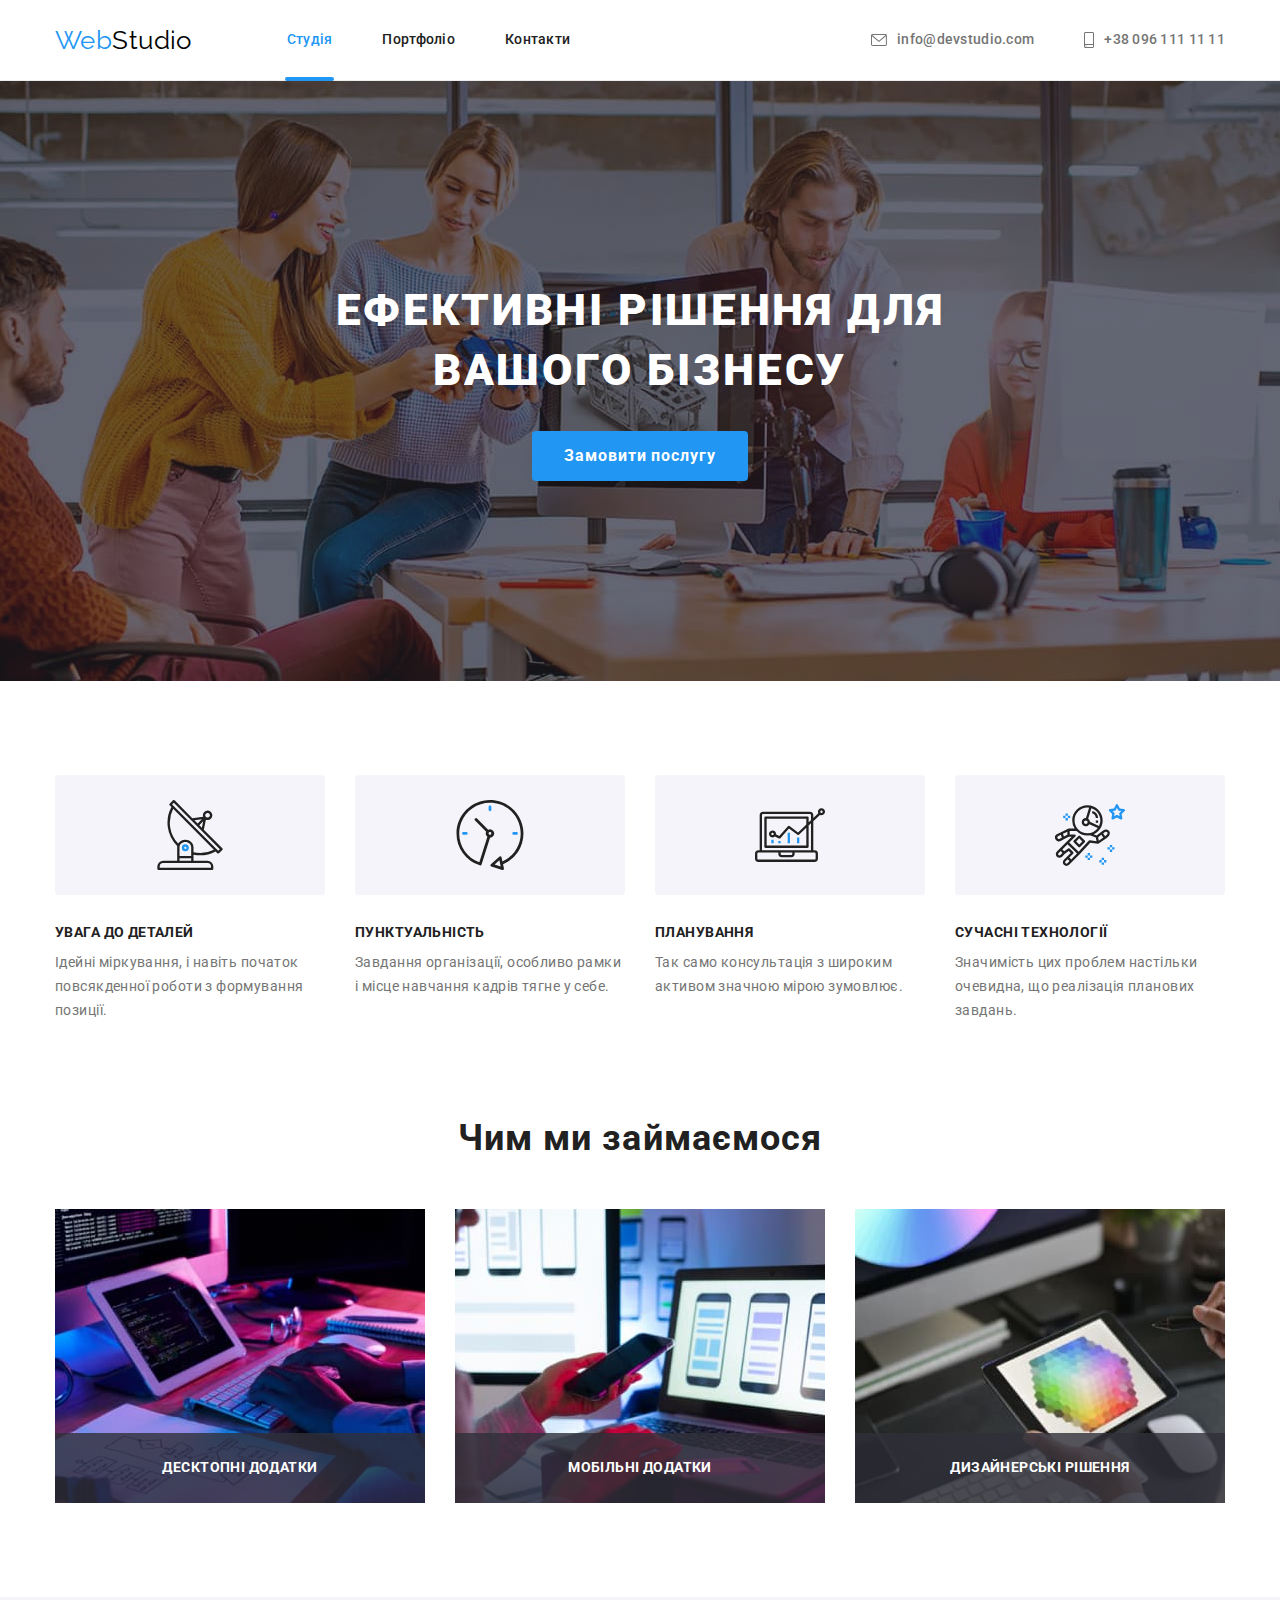
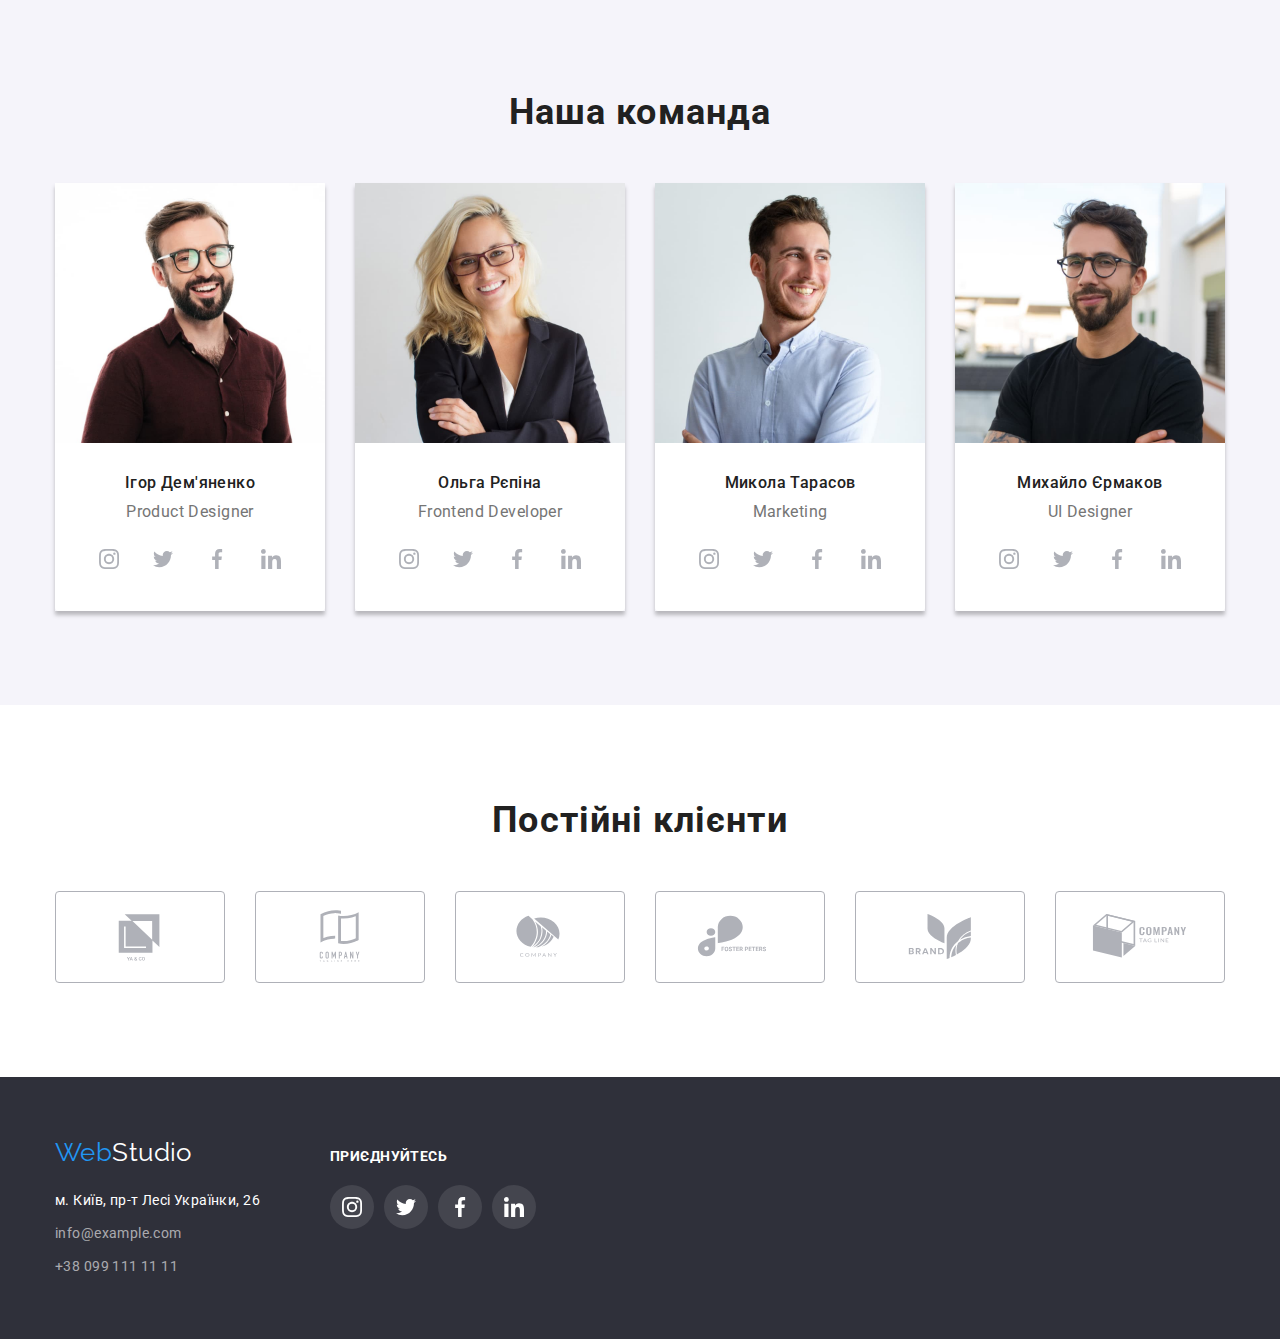
==== index.html @ 41723e95 "Start HW#6" ====
<!DOCTYPE html>
<html lang="uk">
  <head>
    <meta charset="UTF-8" />
    <meta http-equiv="X-UA-Compatible" content="IE=edge" />
    <meta name="viewport" content="width=device-width, initial-scale=1.0" />
    <title>Document</title>
    <link
      href="https://fonts.googleapis.com/css2?family=Raleway:wght@700&family=Roboto:wght@400;500;700;900&display=swap"
      rel="stylesheet"
    />
    <link
      rel="stylesheet"
      href="https://cdnjs.cloudflare.com/ajax/libs/modern-normalize/1.1.0/modern-normalize.min.css"
    />
    <link rel="stylesheet" href="./css/styles.css" />
  </head>
  <body>
    <!-- Head -->
    <header>
      <div class="container page-header">
        <a href="./index.html" class="logo">Web<span class="accent">Studio</span></a>
        <nav>
          <ul class="site-nav list">
            <li class="item"><a href="./index.html" class="link current">Студія</a></li>
            <li class="item"><a href="./portfolio.html" class="link">Портфоліо</a></li>
            <li class="item"><a href="" class="link">Контакти</a></li>
          </ul>
        </nav>
        <ul class="contact-info list">
          <li class="item">
            <a href="mailto:info@devstudio.com" class="link"
              ><svg class="contact-icon" width="16" height="12">
                <use href="./images/icons.svg#icon-envelope"></use></svg
              >info@devstudio.com</a
            >
          </li>
          <li class="item">
            <a href="tel:+380961111111" class="link"
              ><svg class="contact-icon" width="10" height="16">
                <use href="./images/icons.svg#icon-smartphone"></use></svg
              >+38 096 111 11 11</a
            >
          </li>
        </ul>
      </div>
    </header>
    <!-- Hero -->
    <main>
      <section class="hero">
        <div class="container">
          <h1 class="hero-title">Ефективні рішення для<br />вашого бізнесу</h1>
          <button type="button" class="button primary" data-modal-open>Замовити послугу</button>
        </div>
      </section>
      <!-- Feature -->
      <section class="section">
        <div class="container">
          <h2 class="section-title visually-hidden">Переваги</h2>
          <ul class="feature-list list">
            <li class="item">
              <div class="feature-img-list">
                <svg class="icon" width="70" height="70">
                  <use href="./images/icons.svg#icon-antenna"></use>
                </svg>
              </div>
              <h3 class="title">УВАГА ДО ДЕТАЛЕЙ</h3>
              <p>Ідейні міркування, і навіть початок повсякденної роботи з формування позиції.</p>
            </li>
            <li class="item">
              <div class="feature-img-list">
                <svg class="icon" width="70" height="70">
                  <use href="./images/icons.svg#icon-clock"></use>
                </svg>
              </div>
              <h3 class="title">ПУНКТУАЛЬНІСТЬ</h3>
              <p>Завдання організації, особливо рамки і місце навчання кадрів тягне у себе.</p>
            </li>
            <li class="item">
              <div class="feature-img-list">
                <svg class="icon" width="70" height="70">
                  <use href="./images/icons.svg#icon-diagram"></use>
                </svg>
              </div>
              <h3 class="title">ПЛАНУВАННЯ</h3>
              <p>Так само консультація з широким активом значною мірою зумовлює.</p>
            </li>
            <li class="item">
              <div class="feature-img-list">
                <svg class="icon" width="70" height="70">
                  <use href="./images/icons.svg#icon-astronaut"></use>
                </svg>
              </div>
              <h3 class="title">СУЧАСНІ ТЕХНОЛОГІЇ</h3>
              <p>Значимість цих проблем настільки очевидна, що реалізація планових завдань.</p>
            </li>
          </ul>
        </div>
      </section>
      <!-- Presentation -->
      <section class="section make">
        <div class="container">
          <h2 class="section-title">Чим ми займаємося</h2>
          <ul class="list presentation">
            <li class="item">
              <img
                src="./images/computer.jpg"
                alt="Персональний комп'ютер"
                width="370"
                height="294"
              />
              <p class="presentation-top-text">Десктопні додатки</p>
            </li>
            <li class="item">
              <img src="./images/phone.jpg" alt="Мобільний пристрій" width="370" height="294" />
              <p class="presentation-top-text">Мобільні додатки</p>
            </li>
            <li class="item">
              <img src="./images/tablet.jpg" alt="Планшет" width="370" height="294" />
              <p class="presentation-top-text">Дизайнерські рішення</p>
            </li>
          </ul>
        </div>
      </section>
      <section class="section team">
        <div class="container">
          <h2 class="section-title">Наша команда</h2>
          <ul class="team-list list">
            <li class="item">
              <img src="./images/designer.jpg" alt="Співробітник" width="270" />
              <div class="card">
                <h3 class="team">Ігор Дем'яненко</h3>
                <p class="profession">Product Designer</p>
                <ul class="team-soc-list list">
                  <li class="team-soc-item">
                    <a href="" class="team-soc-link link">
                      <svg class="team-soc-icon" width="20" height="20">
                        <use href="./images/icons.svg#icon-instagram"></use>
                      </svg>
                    </a>
                  </li>
                  <li class="team-soc-item">
                    <a href="" class="team-soc-link link"
                      ><svg class="team-soc-icon" width="20" height="20">
                        <use href="./images/icons.svg#icon-twitter"></use></svg
                    ></a>
                  </li>
                  <li class="team-soc-item">
                    <a href="" class="team-soc-link link"
                      ><svg class="team-soc-icon" width="20" height="20">
                        <use href="./images/icons.svg#icon-facebook"></use></svg
                    ></a>
                  </li>
                  <li class="team-soc-item">
                    <a href="" class="team-soc-link link"
                      ><svg class="team-soc-icon" width="20" height="20">
                        <use href="./images/icons.svg#icon-linkedin"></use></svg
                    ></a>
                  </li>
                </ul>
              </div>
            </li>
            <li class="item">
              <img src="./images/developer.jpg" alt="Співробітниця" width="270" />
              <div class="card">
                <h3 class="team">Ольга Рєпіна</h3>
                <p class="profession">Frontend Developer</p>
                <ul class="team-soc-list list">
                  <li class="team-soc-item">
                    <a href="" class="team-soc-link link">
                      <svg class="team-soc-icon" width="20" height="20">
                        <use href="./images/icons.svg#icon-instagram"></use>
                      </svg>
                    </a>
                  </li>
                  <li class="team-soc-item">
                    <a href="" class="team-soc-link link"
                      ><svg class="team-soc-icon" width="20" height="20">
                        <use href="./images/icons.svg#icon-twitter"></use></svg
                    ></a>
                  </li>
                  <li class="team-soc-item">
                    <a href="" class="team-soc-link link"
                      ><svg class="team-soc-icon" width="20" height="20">
                        <use href="./images/icons.svg#icon-facebook"></use></svg
                    ></a>
                  </li>
                  <li class="team-soc-item">
                    <a href="" class="team-soc-link link"
                      ><svg class="team-soc-icon" width="20" height="20">
                        <use href="./images/icons.svg#icon-linkedin"></use></svg
                    ></a>
                  </li>
                </ul>
              </div>
            </li>
            <li class="item">
              <img src="./images/marketing.jpg" alt="Співробітник" width="270" />
              <div class="card">
                <h3 class="team">Микола Тарасов</h3>
                <p class="profession">Marketing</p>
                <ul class="team-soc-list list">
                  <li class="team-soc-item">
                    <a href="" class="team-soc-link link">
                      <svg class="team-soc-icon" width="20" height="20">
                        <use href="./images/icons.svg#icon-instagram"></use>
                      </svg>
                    </a>
                  </li>
                  <li class="team-soc-item">
                    <a href="" class="team-soc-link link"
                      ><svg class="team-soc-icon" width="20" height="20">
                        <use href="./images/icons.svg#icon-twitter"></use></svg
                    ></a>
                  </li>
                  <li class="team-soc-item">
                    <a href="" class="team-soc-link link"
                      ><svg class="team-soc-icon" width="20" height="20">
                        <use href="./images/icons.svg#icon-facebook"></use></svg
                    ></a>
                  </li>
                  <li class="team-soc-item">
                    <a href="" class="team-soc-link link"
                      ><svg class="team-soc-icon" width="20" height="20">
                        <use href="./images/icons.svg#icon-linkedin"></use></svg
                    ></a>
                  </li>
                </ul>
              </div>
            </li>
            <li class="item">
              <img src="./images/uidesigner.jpg" alt="Співробітник" width="270" />
              <div class="card">
                <h3 class="team">Михайло Єрмаков</h3>
                <p class="profession">UI Designer</p>
                <ul class="team-soc-list list">
                  <li class="team-soc-item">
                    <a href="" class="team-soc-link link">
                      <svg class="team-soc-icon" width="20" height="20">
                        <use href="./images/icons.svg#icon-instagram"></use>
                      </svg>
                    </a>
                  </li>
                  <li class="team-soc-item">
                    <a href="" class="team-soc-link link"
                      ><svg class="team-soc-icon" width="20" height="20">
                        <use href="./images/icons.svg#icon-twitter"></use></svg
                    ></a>
                  </li>
                  <li class="team-soc-item">
                    <a href="" class="team-soc-link link"
                      ><svg class="team-soc-icon" width="20" height="20">
                        <use href="./images/icons.svg#icon-facebook"></use></svg
                    ></a>
                  </li>
                  <li class="team-soc-item">
                    <a href="" class="team-soc-link link"
                      ><svg class="team-soc-icon" width="20" height="20">
                        <use href="./images/icons.svg#icon-linkedin"></use></svg
                    ></a>
                  </li>
                </ul>
              </div>
            </li>
          </ul>
        </div>
      </section>
      <!-- Client -->
      <section class="section client">
        <div class="container">
          <h2 class="section-title">Постійні клієнти</h2>
          <ul class="client-list list">
            <li class="client-item">
              <a href="" class="client-link link"
                ><svg class="client-soc-icon" width="106" height="60">
                  <use href="./images/icons.svg#icon-logo"></use></svg
              ></a>
            </li>
            <li class="client-item">
              <a href="" class="client-link link"
                ><svg class="client-soc-icon" width="106" height="60">
                  <use href="./images/icons.svg#icon-logo-1"></use></svg
              ></a>
            </li>
            <li class="client-item">
              <a href="" class="client-link link"
                ><svg class="client-soc-icon" width="106" height="60">
                  <use href="./images/icons.svg#icon-logo-2"></use></svg
              ></a>
            </li>
            <li class="client-item">
              <a href="" class="client-link link"
                ><svg class="client-soc-icon" width="106" height="60">
                  <use href="./images/icons.svg#icon-logo-3"></use></svg
              ></a>
            </li>
            <li class="client-item">
              <a href="" class="client-link link"
                ><svg class="client-soc-icon" width="106" height="60">
                  <use href="./images/icons.svg#icon-logo-4"></use></svg
              ></a>
            </li>
            <li class="client-item">
              <a href="" class="client-link link"
                ><svg class="client-soc-icon" width="106" height="60">
                  <use href="./images/icons.svg#icon-logo-5"></use></svg
              ></a>
            </li>
          </ul>
        </div>
      </section>
    </main>
    <!-- Footer -->
    <footer class="down">
      <div class="container footer-container">
        <div class="page-footer">
          <a href="./index.html" class="logo">Web<span class="accent">Studio</span></a>
          <address>
            <ul class="site-footer list">
              <li class="item">
                <a
                  href="https://goo.gl/maps/UnmmoopjUjEERXCH8"
                  target="_blank"
                  rel="noopener noreferrer"
                  class="map-link"
                  >м. Київ, пр-т Лесі Українки, 26</a
                >
              </li>
              <li class="item">
                <a href="mailto:info@example.com" class="link">info@example.com</a>
              </li>
              <li class="item"><a href="tel:+380991111111" class="link">+38 099 111 11 11</a></li>
            </ul>
          </address>
        </div>
        <div class="page-invait">
          <h2 class="section-title-invait">приєднуйтесь</h2>
          <ul class="invait-list list">
            <li class="invait-soc-item">
              <a href="" class="invait-soc-link link"
                ><svg class="invait-soc-icon" width="20" height="20">
                  <use href="./images/icons.svg#icon-instagram"></use></svg
              ></a>
            </li>
            <li class="invait-soc-item">
              <a href="" class="invait-soc-link link"
                ><svg class="invait-soc-icon" width="20" height="20">
                  <use href="./images/icons.svg#icon-twitter"></use></svg
              ></a>
            </li>
            <li class="invait-soc-item">
              <a href="" class="invait-soc-link link"
                ><svg class="invait-soc-icon" width="20" height="20">
                  <use href="./images/icons.svg#icon-facebook"></use></svg
              ></a>
            </li>
            <li class="invait-soc-item">
              <a href="" class="invait-soc-link link"
                ><svg class="invait-soc-icon" width="20" height="20">
                  <use href="./images/icons.svg#icon-linkedin"></use></svg
              ></a>
            </li>
          </ul>
        </div>
      </div>
    </footer>
    <div class="backdrop is-hidden" data-modal>
      <div class="modal">
        <button type="button" class="modal-close" data-modal-close>
          <svg class="modal-close-icon" width="18" height="18">
            <use href="./images/icons.svg#icon-close-black"></use>
          </svg>
        </button>
      </div>
    </div>
    <script src="./js/modal.js"></script>
  </body>
</html>
---- css/styles.css ----
/* колір основного тексту #2196F3 */
/* другорядний колір тексту #757575 */
/* білий #FFFFFF */
/* кольори лого #2196F3; #000000 */
/* акцент #2196F3 */
/* колір контактів футера rgba(255, 255, 255, 0.6); */
/* другорядні кольори фону #2F303A; #F5F4FA */
/*outline: 2px solid darkmagenta;*/
:root {
  --primary-text-color: #757575;
  --title-text-color: #212121;
  --accent-color: #2196f3;
  --primary-white-color: #ffffff;
  --white-mod: rgba(255, 255, 255, 0.6);
  --primary-bg-color: #f5f4fa;
  --secondary-bg-color: #2f303a;
  --logo-color: #000000;
  --border-header-color: #ececec;
}
*,
*::before,
*::after {
  box-sizing: border-box;
}
h1,
h2,
h3,
h4,
p {
  margin-top: 0;
  margin-bottom: 0;
}
ul,
ol {
  margin-top: 0;
  margin-bottom: 0;
  padding-left: 0;
}
body {
  background-color: var(--primary-white-color);
  color: var(--primary-text-color);
  font-family: Roboto, sans-serif;
  letter-spacing: 0.03em;
  font-size: 14px;
  line-height: 1.71;
}
img {
  display: block;
}
/* border-bottom: 1px solid #ececec; */
header {
  border-bottom-width: 1px;
  border-bottom-style: solid;
  border-bottom-color: var(--border-header-color);
}
.list {
  list-style: none;
  padding: 0;
  margin: 0;
}
.container {
  margin-left: auto;
  margin-right: auto;
  max-width: 1200px;
  width: 100%;
  padding-left: 15px;
  padding-right: 15px;
}
.logo {
  color: var(--accent-color);
  font-family: Raleway, sans-serif;
  font-size: 26px;
  line-height: 1.19;
  text-decoration: none;
}
.accent {
  color: var(--logo-color);
}
.down .accent {
  color: var(--primary-white-color);
}
/*------------------------------------  site-nav  ----------------------------------*/
.site-nav .link {
  color: var(--title-text-color);
  font-weight: 500;
  font-size: 14px;
  line-height: 1.14;
  letter-spacing: 0.02em;
  text-decoration: none;
  display: block;
  padding-top: 32px;
  padding-bottom: 32px;
  padding-left: 2px;
  padding-right: 2px;
  transition: 250ms cubic-bezier(0.4, 0, 0.2, 1);
}
.site-nav .link:hover,
.site-nav .link:focus {
  color: var(--accent-color);
}
.site-nav .link.current {
  color: var(--accent-color);
}
.current {
  position: relative;
}
.current::after {
  content: '';
  width: 100%;
  height: 4px;
  background-color: var(--accent-color);
  border-radius: 2px;
  position: absolute;
  bottom: -1px;
  left: 0;
}
.contact-info .link {
  color: var(--primary-text-color);
  font-weight: 500;
  font-size: 14px;
  line-height: 1.14;
  letter-spacing: 0.02em;
  text-decoration: none;
  display: flex;
  align-items: center;
  transition: 250ms cubic-bezier(0.4, 0, 0.2, 1);
}
.contact-info .link:hover,
.contact-info .link:focus {
  color: var(--accent-color);
}
.site-nav {
  display: flex;
  margin-left: 93px;
}
.site-nav .item + .item {
  margin-left: 46px;
}
.page-header {
  display: flex;
  align-items: center;
}
.contact-info {
  display: flex;
  margin-left: auto;
}
.contact-info .item + .item {
  margin-left: 50px;
}
.contact-icon {
  fill: currentColor;
  margin-right: 10px;
}
/*--------------------------------------  hero  ------------------------------------*/
.hero-title {
  color: var(--primary-white-color);
  font-weight: 900;
  font-size: 44px;
  line-height: 1.36;
  letter-spacing: 0.06em;
  text-transform: uppercase;
  margin-top: 0;
  margin-bottom: 30px;
}
.hero {
  background-color: var(--secondary-bg-color);
  text-align: center;

  padding-top: 200px;
  padding-bottom: 200px;

  max-width: 1600px;
  height: 600px;
  margin-left: auto;
  margin-right: auto;

  background-image: linear-gradient(rgba(47, 48, 58, 0.4), rgba(47, 48, 58, 0.4)),
    url(../images/hero-bg.jpg);
  background-repeat: no-repeat;
  background-position: center;
  background-size: cover;
}
/*------------------------------------  section  -----------------------------------*/
.section-title {
  color: var(--title-text-color);
  font-weight: 700;
  font-size: 36px;
  line-height: 1.17;
  text-align: center;
  margin-top: 0;
  margin-bottom: 50px;
}
.section {
  padding-top: 94px;
  padding-bottom: 94px;
}
.section.make {
  padding-top: 0;
}
/*------------------------------------  features  ----------------------------------*/
.feature-list .title {
  color: var(--title-text-color);
  font-weight: 700;
  font-size: 14px;
  line-height: 1.14;
  margin-top: 0;
  margin-bottom: 10px;
}
.feature-list p {
  margin-top: 0;
  margin-bottom: 0;
}
.feature-list {
  display: flex;
  flex-wrap: wrap;
}
.feature-list .item {
  width: 270px;
  margin-right: 30px;
}
.feature-list .item:nth-child(4n) {
  margin-right: 0;
}
.presentation {
  display: flex;
  flex-wrap: wrap;
}
.presentation .item {
  width: 370px;
  margin-right: 30px;

  position: relative;
}
.presentation .item:nth-child(3n) {
  margin-right: 0;
}
.feature-img-list {
  width: 270px;
  height: 120px;
  background-color: var(--primary-bg-color);
  border-radius: 4px;
  display: flex;
  align-items: center;
  justify-content: center;
  margin-bottom: 30px;
}
.presentation-top-text {
  color: var(--primary-white-color);
  background-color: rgba(47, 48, 58, 0.8);
  font-weight: 700;
  font-size: 14px;
  line-height: 1.14;
  text-align: center;
  letter-spacing: 0.03em;
  text-transform: uppercase;
  position: absolute;
  bottom: 0;
  left: 0;
  display: flex;
  align-items: center;
  justify-content: center;
  width: 100%;
  height: 70px;
}
/*-------------------------------------  team  -------------------------------------*/
.team-list .team {
  color: var(--title-text-color);
  font-weight: 500;
  font-size: 16px;
  line-height: 1.19;
  text-align: center;
  background-color: var(--primary-white-color);
  margin-bottom: 10px;
  display: flex;
  justify-content: center;
}
.card {
  padding: 30px 10px;
  background-color: var(--primary-white-color);
  border-radius: 0px 0px 4px 4px;
}
.team-list .profession {
  font-size: 16px;
  line-height: 1.19;
  text-align: center;
  background-color: var(--primary-white-color);
  display: flex;
  justify-content: center;
  margin-bottom: 16px;
}
.section.team {
  background-color: var(--primary-bg-color);
  padding-top: 94px;
  padding-bottom: 94px;
}
.team-list {
  display: flex;
  flex-wrap: wrap;
}
.team-list .item {
  width: 270px;
  margin-right: 30px;
  box-shadow: 0px 4px 4px 0px rgba(0, 0, 0, 0.25);
}
.team-list .item:nth-child(4n) {
  margin-right: 0;
}
.team-soc-link {
  width: 44px;
  height: 44px;
  background-color: var(--primary-white-color);
  border-radius: 50%;
  display: flex;
  align-items: center;
  justify-content: center;
  transition: 250ms cubic-bezier(0.4, 0, 0.2, 1);
}
.team-soc-list {
  display: flex;
  justify-content: center;
  gap: 10px;
}
.team-soc-icon {
  fill: #afb1b8;
  transition: 250ms cubic-bezier(0.4, 0, 0.2, 1);
}
.team-soc-link:hover,
.team-soc-link:focus {
  background-color: var(--accent-color);
}
.team-soc-link:hover .team-soc-icon,
.team-soc-link:focus .team-soc-icon {
  fill: var(--primary-white-color);
}
/*-----------------------------------  clients  ------------------------------------*/
.section-title {
  font-weight: 700;
  font-size: 36px;
  line-height: 1.17;
  text-align: center;
  letter-spacing: 0.03em;
  color: var(--title-text-color);
}
.client-link {
  width: 170px;
  height: 92px;
  border: 1px solid #afb1b8;
  border-radius: 4px;
  display: flex;
  align-items: center;
  justify-content: center;
  transition: 250ms cubic-bezier(0.4, 0, 0.2, 1);
}
.client-list {
  display: flex;
  justify-content: center;
  gap: 30px;
}
.client-soc-icon {
  fill: #afb1b8;
  transition: 250ms cubic-bezier(0.4, 0, 0.2, 1);
}
.client-link:hover,
.client-link:focus {
  border-color: var(--accent-color);
}
.client-link:hover .client-soc-icon,
.client-link:focus .client-soc-icon {
  fill: var(--accent-color);
}
/*------------------------------------  footer  ------------------------------------*/
.site-footer .map-link {
  color: var(--primary-white-color);
  text-decoration: none;
  font-style: normal;
  display: block;
  transition: 250ms cubic-bezier(0.4, 0, 0.2, 1);
}
.site-footer .map-link:hover,
.site-footer .map-link:focus {
  color: var(--accent-color);
}
.site-footer .link {
  color: var(--white-mod);
  text-decoration: none;
  font-style: normal;
  display: block;
  transition: 250ms cubic-bezier(0.4, 0, 0.2, 1);
}
.site-footer .link:hover,
.site-footer .link:focus {
  color: var(--accent-color);
}
.down {
  background-color: var(--secondary-bg-color);
  padding-top: 60px;
  padding-bottom: 60px;
}
.site-footer .item:not(:last-child) {
  margin-bottom: 9px;
}
.site-footer {
  margin-top: 20px;
}
.section-title-invait {
  font-weight: 700;
  font-size: 14px;
  line-height: 1.14;
  letter-spacing: 0.03em;
  text-transform: uppercase;
  color: var(--primary-white-color);
  margin-bottom: 20px;
}
.invait-list {
  display: flex;
  gap: 10px;
}
.invait-soc-icon {
  fill: var(--primary-white-color);
}
.invait-soc-link {
  width: 44px;
  height: 44px;
  background-color: rgba(255, 255, 255, 0.1);
  border-radius: 50%;
  display: flex;
  align-items: center;
  justify-content: center;
  transition: 250ms cubic-bezier(0.4, 0, 0.2, 1);
}
.invait-soc-link:hover,
.invait-soc-link:focus {
  background-color: var(--accent-color);
}
.footer-container {
  display: flex;
  align-items: baseline;
}
.page-invait {
  margin-left: 70px;
}
/*------------------------------------  button  ------------------------------------*/
/* text-align: center; в кнопках за умовчанням*/
button {
  font-family: inherit;
  display: inline-block;
  cursor: pointer;
  text-decoration: none;
  border: 0;
  border-radius: 4px;
}
.button.primary {
  color: var(--primary-white-color);
  background-color: var(--accent-color);
  font-weight: 700;
  font-size: 16px;
  line-height: 1.87;
  letter-spacing: 0.06em;
  padding: 10px 32px;
  min-width: 216px;
}
/*-----------------------------------  portfolio  -----------------------------------*/
.button.secondary {
  color: var(--title-text-color);
  background-color: var(--primary-bg-color);
  font-weight: 500;
  font-size: 16px;
  line-height: 1.62;
  padding: 6px 22px;
  min-width: 73px;
  transition: 250ms cubic-bezier(0.4, 0, 0.2, 1);
}
.button.secondary:hover,
.button.secondary:focus {
  color: var(--primary-white-color);
  background-color: var(--accent-color);
  border-color: var(--accent-color);
  box-shadow: 0px 4px 4px 0px rgba(0, 0, 0, 0.25);
}
.section-portfolio {
  color: var(--title-text-color);
  font-weight: 700;
  font-size: 18px;
  line-height: 2;
  letter-spacing: 0.06em;
  margin-bottom: 4px;
}
.list .product {
  font-size: 16px;
  line-height: 1.87;
}
.filter {
  display: flex;
  justify-content: center;
  margin-bottom: 50px;
}
.filter .item + .item {
  margin-left: 8px;
}
.product {
  display: flex;
  flex-wrap: wrap;
}
.product .item:nth-child(3n) {
  margin-right: 0;
}
.product .item:nth-last-child(-n + 3) {
  margin-bottom: 0;
}
.border-product {
  padding: 20px 24px;
  border-right: 1px solid #eeeeee;
  border-bottom: 1px solid #eeeeee;
  border-left: 1px solid #eeeeee;
}
.visually-hidden {
  position: absolute;
  white-space: nowrap;
  width: 1px;
  height: 1px;
  overflow: hidden;
  border: 0;
  padding: 0;
  clip: rect(0 0 0 0);
  clip-path: inset(50%);
  margin: -1px;
}
.list.product .item:hover,
.list.product .item:focus {
  cursor: pointer;
  box-shadow: 0px 4px 4px 0px rgba(0, 0, 0, 0.25);
}
.list.product .item:hover .product-top-text,
.list.product .item:focus .product-top-text {
  transform: translateY(0);
}
.product .item {
  width: 370px;
  margin-right: 30px;
  margin-bottom: 30px;
  position: relative;
  transition: 250ms cubic-bezier(0.4, 0, 0.2, 1);
}
.product-top-wrap {
  position: relative;
  overflow: hidden;
}
.product-top-text {
  font-size: 18px;
  line-height: 1.56;
  letter-spacing: 0.03em;
  color: var(--primary-white-color);
  position: absolute;
  top: 0;
  left: 0;
  background-color: rgba(33, 150, 243, 0.9);
  padding-top: 63px;
  padding-left: 24px;
  padding-right: 24px;
  height: 100%;
  transform: translateY(100%);
  transition: transform 250ms cubic-bezier(0.4, 0, 0.2, 1);
}
/*-------------------------------------- Modal window ----------------------------------------*/
.backdrop {
  position: fixed;
  top: 0%;
  width: 100%;
  height: 100%;
  background-color: rgba(0, 0, 0, 0.2);
  transition: opacity 250ms cubic-bezier(0.4, 0, 0.2, 1),
    visibility 250ms cubic-bezier(0.4, 0, 0.2, 1);
}
.modal {
  width: 528px;
  min-height: 581px;
  background-color: var(--primary-white-color);
  box-shadow: 0px 1px 3px rgba(0, 0, 0, 0.12), 0px 1px 1px rgba(0, 0, 0, 0.14),
    0px 2px 1px rgba(0, 0, 0, 0.2);
  border-radius: 4px;
  position: absolute;
  top: 50%;
  left: 50%;
  transform: translate(-50%, -50%) scale(1) rotate(360deg);
  transition: transform 250ms cubic-bezier(0.4, 0, 0.2, 1);
}
.backdrop.is-hidden .modal {
  transform: translate(-50%, -50%) scale(0) rotate(0);
}
.is-hidden {
  visibility: hidden;
  opacity: 0;
  pointer-events: none;
}
.modal-close-icon {
  fill: var(--logo-color);
}
.modal-close {
  width: 30px;
  height: 30px;
  border: 1px solid rgba(0, 0, 0, 0.1);
  border-radius: 50%;
  background-color: var(--primary-white-color);
  position: absolute;
  top: 8px;
  right: 8px;
  display: flex;
  align-items: center;
  justify-content: center;
}
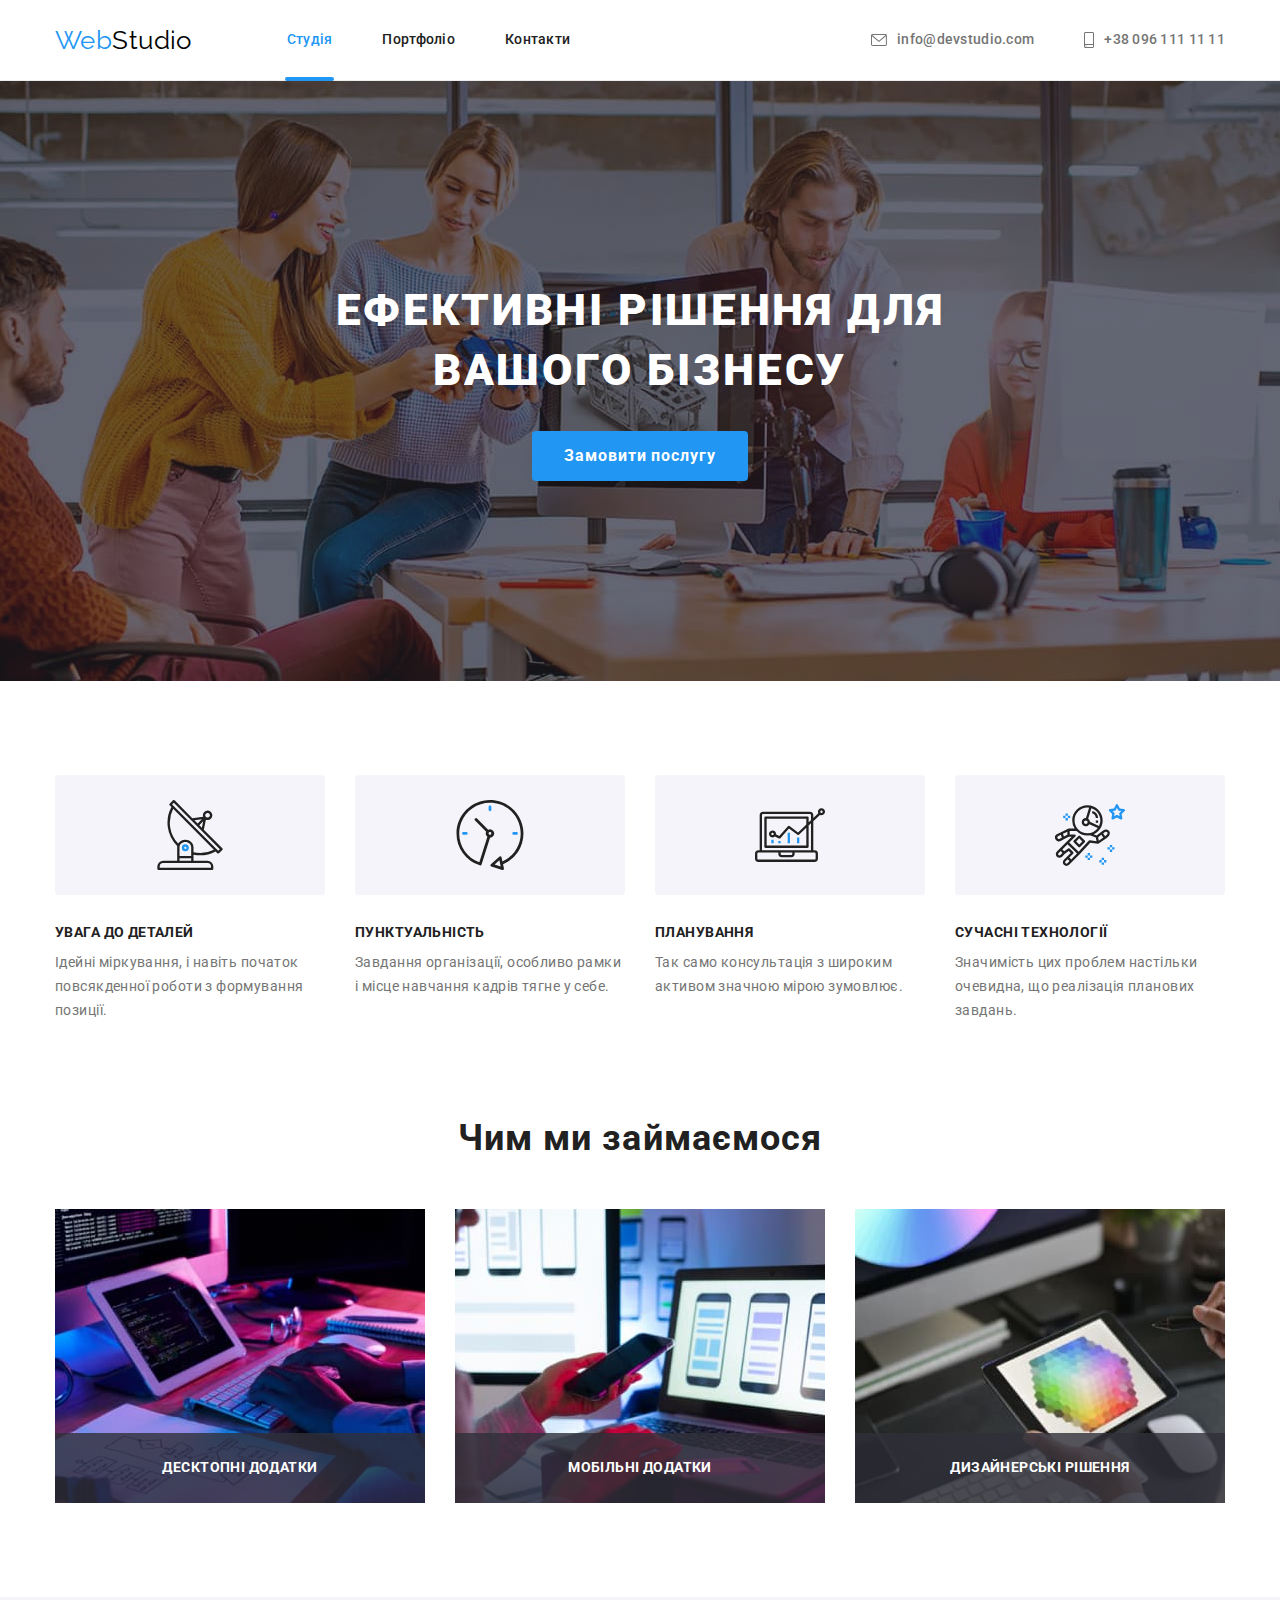
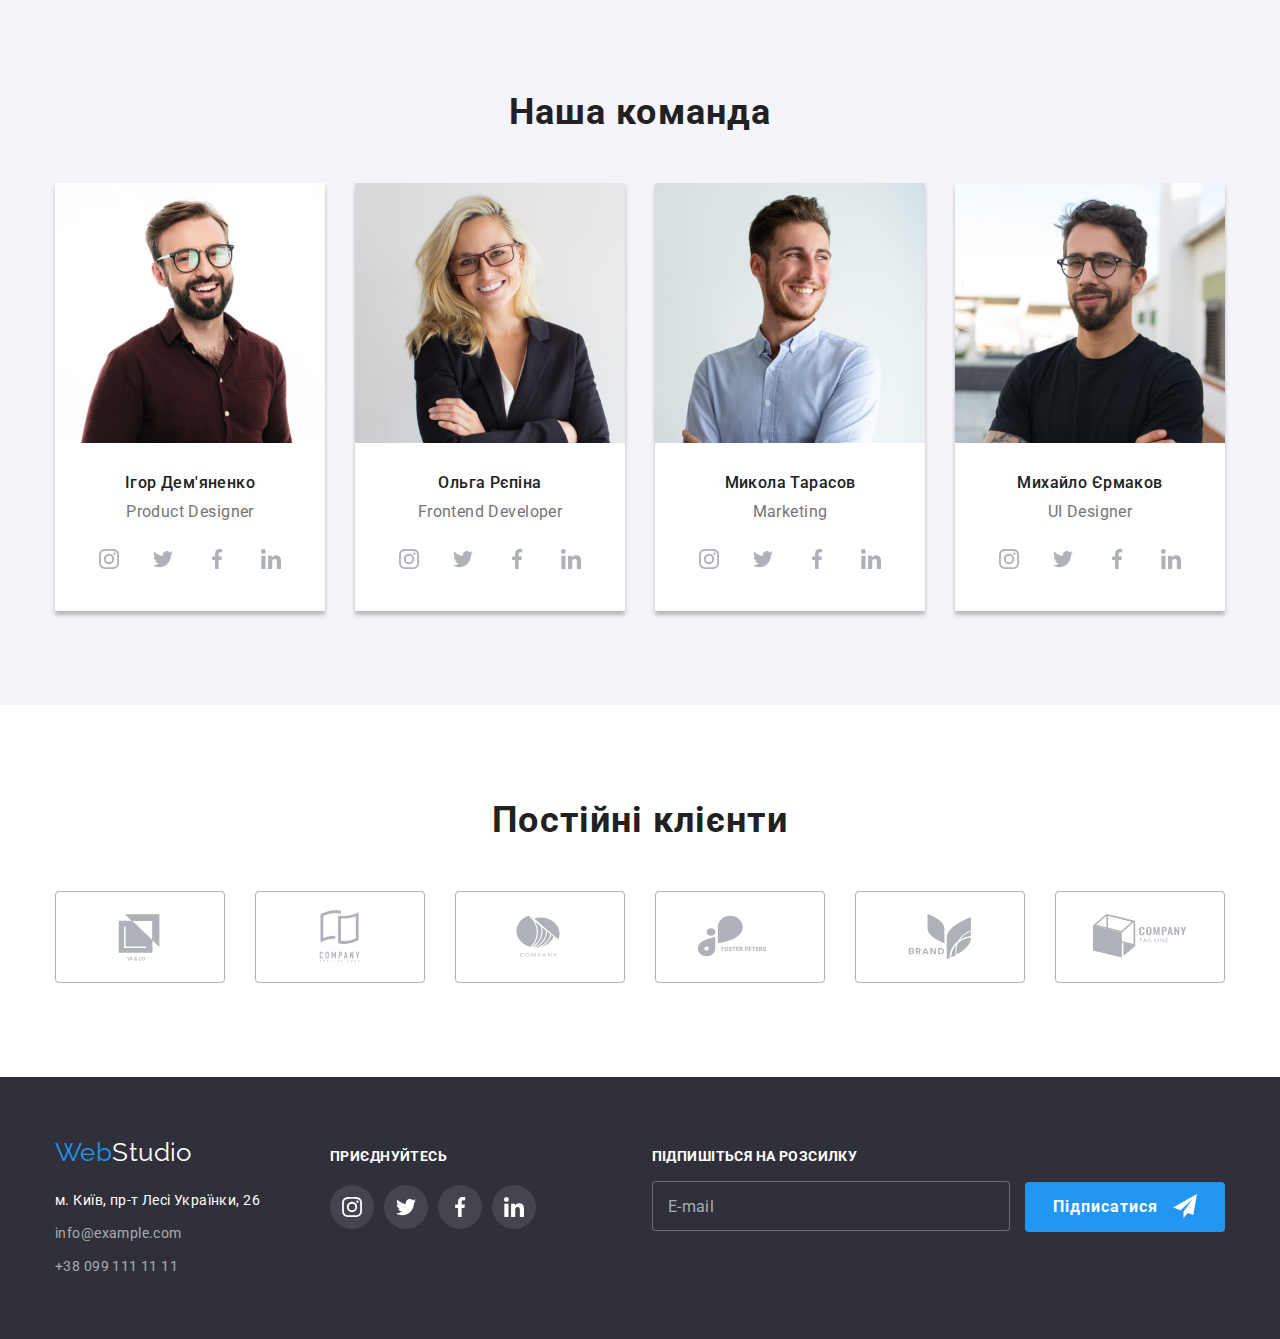
==== commit eb7367b1: "Форма підписки на розсилання у футері" ====
--- a/index.html
+++ b/index.html
@@ -15,6 +15,7 @@
     />
     <link rel="stylesheet" href="./css/styles.css" />
   </head>
+
   <body>
     <!-- Head -->
     <header>
@@ -362,6 +363,23 @@
             </li>
           </ul>
         </div>
+        <form class="subscribe-form">
+          <label for="user-email" class="subscribe-label">Підпишіться на розсилку</label>
+          <div class="footer-subscribe">
+            <input
+              type="email"
+              class="subscribe-input"
+              name="user-email"
+              id="subscribe-email"
+              placeholder="E-mail"
+              required
+            />
+            <button class="subscribe-button" type="submit">Підписатися</button>
+            <svg class="subscribe-icon" width="24" height="24">
+              <use href="./images/icons.svg#icon-send"></use>
+            </svg>
+          </div>
+        </form>
       </div>
     </footer>
     <div class="backdrop is-hidden" data-modal>
@@ -371,6 +389,63 @@
             <use href="./images/icons.svg#icon-close-black"></use>
           </svg>
         </button>
+        <p class="modal-title">Залиште свої дані, ми вам передзвонимо</p>
+        <form class="modal-form">
+          <div class="modal-fieled">
+            <label for="user-name" class="modal-label">Ім'я</label>
+            <span class="input-wrap">
+              <input type="text" class="modal-input" name="user-name" id="user-name" required />
+              <svg class="input-icon" width="18" height="18">
+                <use href="./images/icons.svg#icon-person"></use>
+              </svg>
+            </span>
+          </div>
+          <div class="modal-fieled">
+            <label for="user-tel" class="modal-label">Телефон</label>
+            <span class="input-wrap">
+              <input type="tel" class="modal-input" name="user-tel" id="user-tel" required />
+              <svg class="input-icon" width="18" height="18">
+                <use href="./images/icons.svg#icon-phone"></use>
+              </svg>
+            </span>
+          </div>
+          <div class="modal-fieled">
+            <label for="user-email" class="modal-label">Пошта</label>
+            <span class="input-wrap">
+              <input type="email" class="modal-input" name="user-email" id="user-email" required />
+              <svg class="input-icon" width="18" height="18">
+                <use href="./images/icons.svg#icon-email"></use>
+              </svg>
+            </span>
+          </div>
+          <div class="modal-fieled">
+            <label for="user-text" class="modal-label">Коментар</label>
+            <textarea
+              name="user-text"
+              class="online-comment"
+              id="user-text"
+              placeholder="Введіть текст"
+            ></textarea>
+          </div>
+          <div class="modal-fieled agree">
+            <input
+              type="checkbox"
+              class="modal-check visually-hidden"
+              name="mailing-list"
+              id="mailing-list"
+            />
+            <label for="mailing-list" class="check-text"
+              ><span class="check-box"
+                ><svg class="check-icon" width="11" height="8">
+                  <use href="./images/icons.svg#icon-check"></use></svg></span
+              ><span
+                >Погоджуюся з розсилкою та приймаю
+                <a href="" class="agree-link link"> Умови договору</a></span
+              ></label
+            >
+          </div>
+          <button class="modal-button" type="submit">Відправити</button>
+        </form>
       </div>
     </div>
     <script src="./js/modal.js"></script>
--- a/css/styles.css
+++ b/css/styles.css
@@ -115,7 +115,6 @@
   left: 0;
 }
 .contact-info .link {
-  color: var(--primary-text-color);
   font-weight: 500;
   font-size: 14px;
   line-height: 1.14;
@@ -123,6 +122,7 @@
   text-decoration: none;
   display: flex;
   align-items: center;
+  color: var(--primary-text-color);
   transition: 250ms cubic-bezier(0.4, 0, 0.2, 1);
 }
 .contact-info .link:hover,
@@ -439,8 +439,62 @@
 .page-invait {
   margin-left: 70px;
 }
+.subscribe-form {
+  margin-left: auto;
+}
+.subscribe-label {
+  font-weight: 700;
+  font-size: 14px;
+  line-height: 1.14;
+  letter-spacing: 0.03em;
+  text-transform: uppercase;
+  color: var(--primary-white-color);
+}
+.footer-subscribe {
+  margin-top: 12px;
+  position: relative;
+}
+.subscribe-input {
+  width: 358px;
+  height: 50px;
+  border: 1px solid rgba(255, 255, 255, 0.3);
+  border-radius: 4px;
+  color: var(--primary-white-color);
+  background-color: var(--secondary-bg-color);
+  padding: 16px 15px;
+  font-size: 16px;
+  line-height: 1.25;
+  letter-spacing: 0.03em;
+}
+.subscribe-input::placeholder {
+  font-size: 16px;
+  line-height: 1.25;
+  letter-spacing: 0.03em;
+  color: rgba(255, 255, 255, 0.6);
+}
+.subscribe-button {
+  width: 200px;
+  height: 50px;
+  background: var(--accent-color);
+  border-radius: 4px;
+  color: var(--primary-white-color);
+  font-weight: 700;
+  font-size: 16px;
+  line-height: 1.88;
+  text-align: left;
+  letter-spacing: 0.06em;
+  margin-left: 12px;
+  padding: 10px 28px;
+}
+.subscribe-icon {
+  fill: var(--primary-white-color);
+  position: absolute;
+  right: 28px;
+  top: 50%;
+  transform: translateY(-50%);
+}
 /*------------------------------------  button  ------------------------------------*/
-/* text-align: center; в кнопках за умовчанням*/
+/* text-align: center; в кнопках за замовчанням*/
 button {
   font-family: inherit;
   display: inline-block;
@@ -583,6 +637,7 @@
   left: 50%;
   transform: translate(-50%, -50%) scale(1) rotate(360deg);
   transition: transform 250ms cubic-bezier(0.4, 0, 0.2, 1);
+  padding: 40px;
 }
 .backdrop.is-hidden .modal {
   transform: translate(-50%, -50%) scale(0) rotate(0);
@@ -594,6 +649,11 @@
 }
 .modal-close-icon {
   fill: var(--logo-color);
+  transition: 250ms cubic-bezier(0.4, 0, 0.2, 1);
+}
+.modal-close-icon:hover,
+.modal-close-icon:focus {
+  fill: var(--accent-color);
 }
 .modal-close {
   width: 30px;
@@ -608,3 +668,161 @@
   align-items: center;
   justify-content: center;
 }
+.modal-title {
+  font-weight: 700;
+  font-size: 20px;
+  line-height: 1.15;
+  text-align: center;
+  letter-spacing: 0.03em;
+  color: var(--title-text-color);
+  margin-bottom: 12px;
+  text-align: center;
+}
+.modal-fieled {
+  margin-bottom: 10px;
+}
+.modal-fieled:nth-child(4n) {
+  margin-bottom: 0;
+}
+.input-wrap {
+  position: relative;
+  display: block;
+}
+.modal-input {
+  width: 100%;
+  height: 40px;
+  border: 1px solid rgba(33, 33, 33, 0.2);
+  border-radius: 4px;
+  padding-left: 42px;
+  font-size: 12px;
+  line-height: 1.17;
+  letter-spacing: 0.01em;
+  color: var(--logo-color);
+  transition: 250ms cubic-bezier(0.4, 0, 0.2, 1);
+}
+.modal-input:focus {
+  outline-color: var(--accent-color);
+}
+.modal-input:focus + .input-icon {
+  fill: var(--accent-color);
+}
+.input-icon {
+  position: absolute;
+  left: 12px;
+  top: 50%;
+  transform: translateY(-50%);
+  fill: var(--title-text-color);
+  transition: 250ms cubic-bezier(0.4, 0, 0.2, 1);
+}
+.modal-label {
+  font-size: 12px;
+  line-height: 1.17;
+  letter-spacing: 0.01em;
+  display: block;
+  margin-bottom: 4px;
+}
+.online-comment::placeholder {
+  font-size: 12px;
+  line-height: 1.17;
+  letter-spacing: 0.01em;
+  color: rgba(117, 117, 117, 0.5);
+}
+.online-comment {
+  width: 100%;
+  height: 120px;
+  resize: none;
+  border: 1px solid rgba(33, 33, 33, 0.2);
+  border-radius: 4px;
+  font-size: 12px;
+  line-height: 1.17;
+  letter-spacing: 0.01em;
+  padding: 12px 16px;
+  margin-bottom: 20px;
+  color: var(--logo-color);
+  transition: 250ms cubic-bezier(0.4, 0, 0.2, 1);
+}
+.online-comment:focus {
+  outline-color: var(--accent-color);
+}
+.modal-button {
+  position: absolute;
+  min-width: 200px;
+  height: 50px;
+  left: 165px;
+  bottom: 40px;
+  background: #188ce8;
+  box-shadow: 0px 4px 4px rgba(0, 0, 0, 0.15);
+  border-radius: 4px;
+  font-weight: 700;
+  font-size: 16px;
+  line-height: 1.87;
+  display: flex;
+  align-items: center;
+  justify-content: center;
+  letter-spacing: 0.06em;
+  color: var(--primary-white-color);
+}
+.check-text {
+  font-size: 14px;
+  line-height: 1.71;
+  letter-spacing: 0.03em;
+  display: flex;
+  align-items: center;
+}
+
+.check-text .check-box {
+  width: 16px;
+  height: 15px;
+  border: 1.75px solid #000000;
+  box-shadow: 0px 4px 4px 0px rgba(0, 0, 0, 0.25);
+  border-radius: 2px;
+  margin-right: 7px;
+  display: flex;
+  align-items: center;
+  justify-content: center;
+  transition: 250ms cubic-bezier(0.4, 0, 0.2, 1);
+}
+.check-icon {
+  fill: transparent;
+}
+.modal-check:checked + .check-text .check-box {
+  background-color: var(--accent-color);
+  border: none;
+  box-shadow: none;
+}
+.modal-check:checked + .check-text .check-icon {
+  fill: var(--primary-white-color);
+}
+.agree-link {
+  color: var(--accent-color);
+}
+.modal-fieled.agree {
+  display: flex;
+  justify-content: center;
+}
+/* .check-text::before {
+  content: '';
+  width: 16px;
+  height: 15px;
+  border: 1.75px solid #000000;
+  box-shadow: 0px 4px 4px 0px rgba(0, 0, 0, 0.25);
+  border-radius: 2px;
+  margin-right: 8.38px;
+  transition: 250ms cubic-bezier(0.4, 0, 0.2, 1);
+}
+.modal-check:checked + .check-text::before {
+  background-color: var(--accent-color);
+  border: none;
+  box-shadow: none;
+  background-image: url(../images/check.svg);
+  background-repeat: no-repeat;
+  background-position: center;
+} */
+/* 
+placeholder=""
+.modal-input:not(:focus):not(:placeholder-shown):valid {
+  background-color: rgba(152, 189, 152, 0.25);
+}
+.modal-input:not(:focus):not(:placeholder-shown):invalid {
+  background-color: rgba(224, 133, 133, 0.25);
+} */ ;
